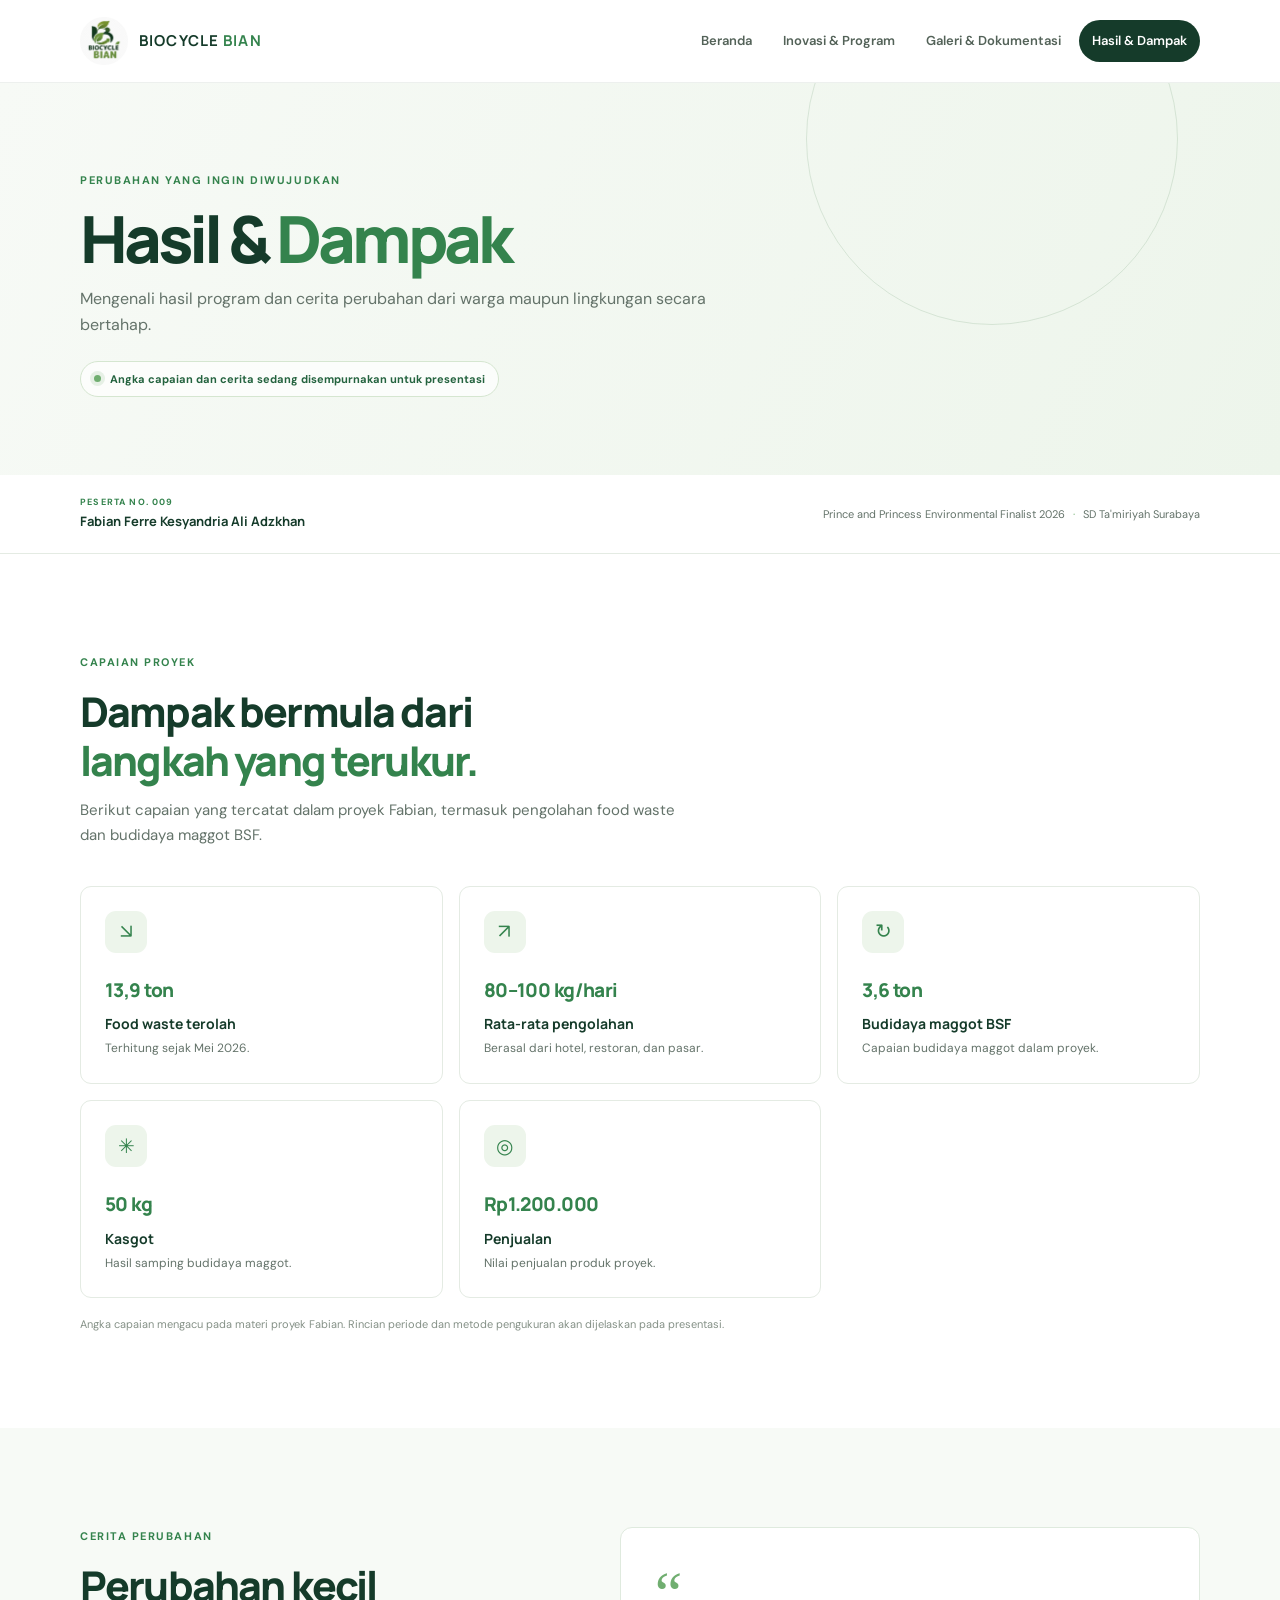
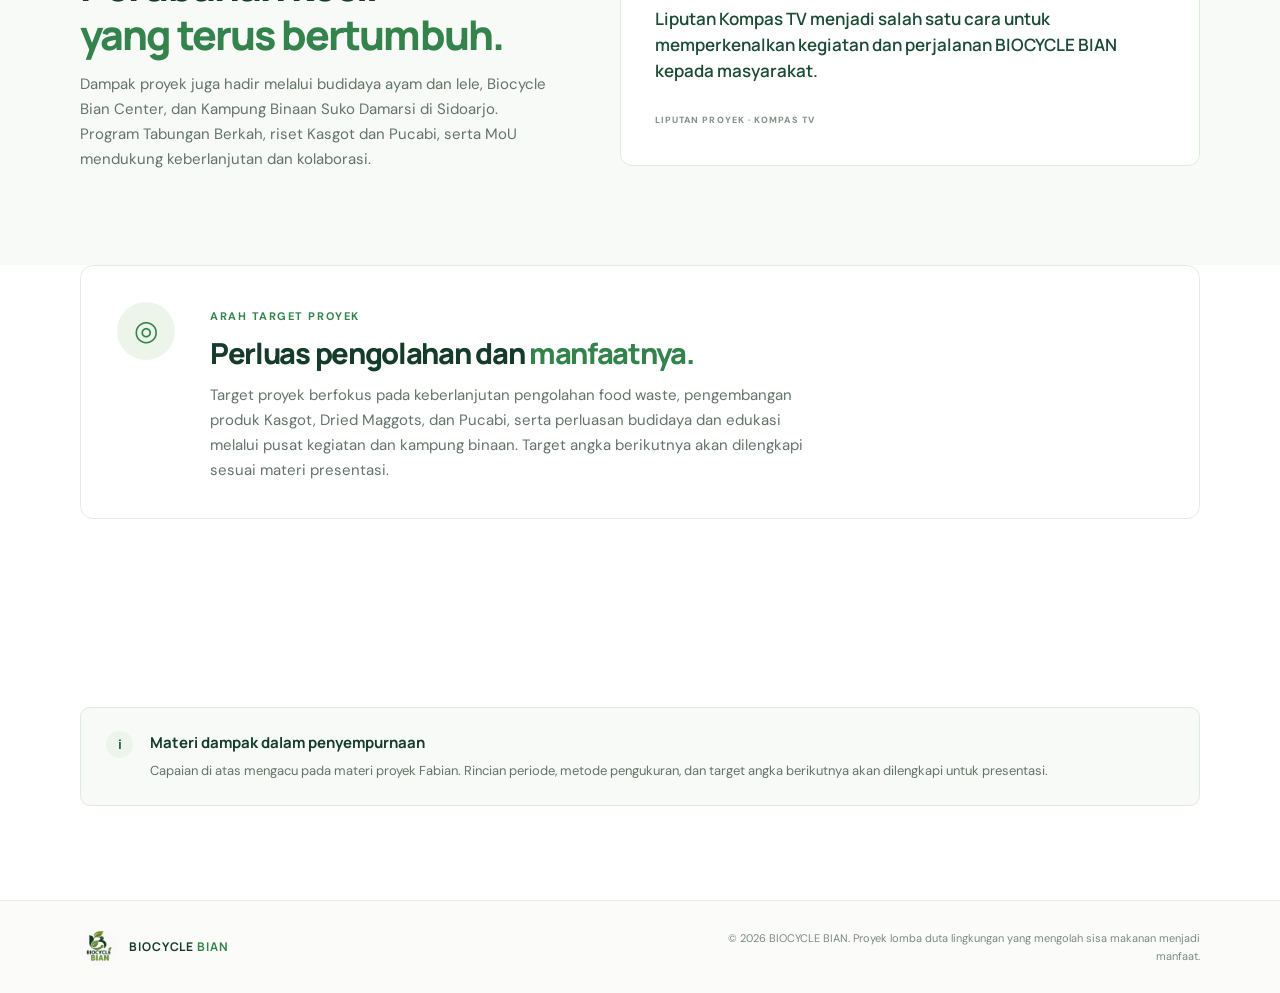
==== dampak.html @ 8a803dc2 "Update beranda Biocycle Bian" ====
<!doctype html>
<html lang="id">
<head>
  <meta charset="utf-8">
  <meta name="viewport" content="width=device-width, initial-scale=1">
  <meta name="theme-color" content="#f5faf5">
  <meta name="description" content="Hasil dan dampak proyek BIOCYCLE BIAN.">
  <title>Hasil &amp; Dampak | BIOCYCLE BIAN</title>
  <link rel="stylesheet" href="style.css">
</head>
<body>
  <a class="skip-link" href="#konten">Lewati ke konten</a>
  <header class="site-header">
    <div class="container nav-wrap">
      <a class="brand" href="index.html" aria-label="BIOCYCLE BIAN, beranda"><img src="assets/logo.jpg" alt="Logo Biocycle Bian"><span>BIOCYCLE <strong>BIAN</strong></span></a>
      <nav class="site-nav" aria-label="Navigasi utama">
        <a href="index.html">Beranda</a><a href="program.html">Inovasi &amp; Program</a><a href="galeri.html">Galeri &amp; Dokumentasi</a><a class="active" href="dampak.html" aria-current="page">Hasil &amp; Dampak</a>
      </nav>
    </div>
  </header>
  <main id="konten">
    <section class="page-hero">
      <div class="container page-hero-content">
        <span class="eyebrow">Perubahan yang ingin diwujudkan</span>
        <h1>Hasil &amp; <span>Dampak</span></h1>
        <p>Mengenali hasil program dan cerita perubahan dari warga maupun lingkungan secara bertahap.</p>
        <span class="status-badge"><span></span> Angka capaian dan cerita sedang disempurnakan untuk presentasi</span>
      </div>
    </section>
    <section class="project-profile" aria-label="Profil peserta">
      <div class="container project-profile-inner">
        <div><span class="profile-label">PESERTA NO. 009</span><strong>Fabian Ferre Kesyandria Ali Adzkhan</strong></div>
        <p>Prince and Princess Environmental Finalist 2026 <span>·</span> SD Ta'miriyah Surabaya</p>
      </div>
    </section>
    <section class="section">
      <div class="container">
        <div class="section-heading">
          <span class="eyebrow">Capaian proyek</span>
          <h2>Dampak bermula dari<br><span>langkah yang terukur.</span></h2>
          <p>Berikut capaian yang tercatat dalam proyek Fabian, termasuk pengolahan food waste dan budidaya maggot BSF.</p>
        </div>
        <div class="impact-grid">
          <article class="impact-card"><span class="impact-icon" aria-hidden="true">↘</span><p class="impact-value">13,9 ton</p><h3>Food waste terolah</h3><p>Terhitung sejak Mei 2026.</p></article>
          <article class="impact-card"><span class="impact-icon" aria-hidden="true">↗</span><p class="impact-value">80–100 kg/hari</p><h3>Rata-rata pengolahan</h3><p>Berasal dari hotel, restoran, dan pasar.</p></article>
          <article class="impact-card"><span class="impact-icon" aria-hidden="true">↻</span><p class="impact-value">3,6 ton</p><h3>Budidaya maggot BSF</h3><p>Capaian budidaya maggot dalam proyek.</p></article>
          <article class="impact-card"><span class="impact-icon" aria-hidden="true">✳</span><p class="impact-value">50 kg</p><h3>Kasgot</h3><p>Hasil samping budidaya maggot.</p></article>
          <article class="impact-card"><span class="impact-icon" aria-hidden="true">◎</span><p class="impact-value">Rp1.200.000</p><h3>Penjualan</h3><p>Nilai penjualan produk proyek.</p></article>
        </div>
        <p class="source-note">Angka capaian mengacu pada materi proyek Fabian. Rincian periode dan metode pengukuran akan dijelaskan pada presentasi.</p>
      </div>
    </section>
    <section class="section section-soft">
      <div class="container story-grid">
        <div>
          <span class="eyebrow">Cerita perubahan</span>
          <h2>Perubahan kecil<br><span>yang terus bertumbuh.</span></h2>
          <p>Dampak proyek juga hadir melalui budidaya ayam dan lele, Biocycle Bian Center, dan Kampung Binaan Suko Damarsi di Sidoarjo. Program Tabungan Berkah, riset Kasgot dan Pucabi, serta MoU mendukung keberlanjutan dan kolaborasi.</p>
        </div>
        <article class="story-placeholder"><span class="story-quote" aria-hidden="true">“</span><p>Liputan Kompas TV menjadi salah satu cara untuk memperkenalkan kegiatan dan perjalanan BIOCYCLE BIAN kepada masyarakat.</p><span class="story-source">LIPUTAN PROYEK · KOMPAS TV</span></article>
      </div>
    </section>
    <section class="section section-target"><div class="container feature-band"><div class="feature-icon" aria-hidden="true">◎</div><div><span class="eyebrow">Arah target proyek</span><h2>Perluas pengolahan dan <span>manfaatnya.</span></h2><p>Target proyek berfokus pada keberlanjutan pengolahan food waste, pengembangan produk Kasgot, Dried Maggots, dan Pucabi, serta perluasan budidaya dan edukasi melalui pusat kegiatan dan kampung binaan. Target angka berikutnya akan dilengkapi sesuai materi presentasi.</p></div></div></section>
    <section class="section"><div class="container notice-box"><span class="notice-icon" aria-hidden="true">i</span><div><h2>Materi dampak dalam penyempurnaan</h2><p>Capaian di atas mengacu pada materi proyek Fabian. Rincian periode, metode pengukuran, dan target angka berikutnya akan dilengkapi untuk presentasi.</p></div></div></section>
  </main>
  <footer class="site-footer"><div class="container footer-inner"><a class="brand footer-brand" href="index.html"><img src="assets/logo.jpg" alt="Logo Biocycle Bian"><span>BIOCYCLE <strong>BIAN</strong></span></a><p>© 2026 BIOCYCLE BIAN. Proyek lomba duta lingkungan yang mengolah sisa makanan menjadi manfaat.</p></div></footer>
</body>
</html>
---- style.css ----
@import url('https://fonts.googleapis.com/css2?family=DM+Sans:wght@400;500;600;700&family=Manrope:wght@400;500;600;700;800&display=swap');

:root {
  color-scheme: light;
  --green-950: #153b2a;
  --green-900: #1b4b34;
  --green-800: #24633f;
  --green-700: #34834d;
  --green-500: #70ae70;
  --green-300: #b7d9b3;
  --green-100: #edf5eb;
  --green-50: #f7faf6;
  --ink: #1c2b23;
  --muted: #64736a;
  --line: #e4ebe3;
  --white: #fff;
  --shadow: 0 18px 55px rgba(30, 67, 43, .09);
}

* { box-sizing: border-box; }
html { scroll-behavior: smooth; }
body {
  margin: 0;
  background: var(--white);
  color: var(--ink);
  font-family: 'DM Sans', 'Segoe UI', sans-serif;
  font-size: 16px;
  line-height: 1.65;
  -webkit-font-smoothing: antialiased;
}
a { color: inherit; }
img { max-width: 100%; }
.container { width: min(1120px, calc(100% - 48px)); margin-inline: auto; }
.skip-link {
  position: absolute;
  z-index: 20;
  top: 8px;
  left: 8px;
  padding: 10px 14px;
  transform: translateY(-150%);
  border-radius: 8px;
  background: var(--green-950);
  color: var(--white);
}
.skip-link:focus { transform: translateY(0); }

.site-header {
  position: relative;
  z-index: 5;
  background: rgba(255,255,255,.96);
  border-bottom: 1px solid rgba(30, 67, 43, .08);
}
.nav-wrap { min-height: 82px; display: flex; align-items: center; justify-content: space-between; gap: 28px; }
.brand { display: inline-flex; align-items: center; gap: 11px; flex: 0 0 auto; color: var(--green-950); text-decoration: none; font-family: 'Manrope', sans-serif; font-size: 15px; font-weight: 700; letter-spacing: .075em; }
.brand strong { color: var(--green-700); }
.brand img { display: block; width: 48px; height: 48px; object-fit: contain; border-radius: 50%; }
.site-nav { display: flex; align-items: center; justify-content: flex-end; gap: 5px; }
.site-nav a { padding: 10px 13px; border-radius: 999px; color: #536258; font-size: 13px; font-weight: 600; text-decoration: none; transition: background .2s ease, color .2s ease; }
.site-nav a:hover, .site-nav a:focus-visible { background: var(--green-100); color: var(--green-900); }
.site-nav a.active { background: var(--green-950); color: var(--white); }

.hero { position: relative; overflow: hidden; background: linear-gradient(110deg, #f8fbf7 0%, #f2f8f0 54%, #e8f3e7 100%); }
.hero::before { position: absolute; top: -180px; right: 12%; width: 440px; height: 440px; border: 1px solid rgba(74, 137, 79, .1); border-radius: 50%; content: ''; }
.hero-grid { position: relative; display: grid; grid-template-columns: 1.08fr .92fr; align-items: center; min-height: 570px; padding-block: 72px; }
.hero-copy { position: relative; z-index: 1; max-width: 620px; }
.eyebrow { display: inline-flex; align-items: center; gap: 9px; color: var(--green-700); font-size: 11px; font-weight: 700; letter-spacing: .14em; text-transform: uppercase; }
.eyebrow-dot, .status-badge > span { width: 7px; height: 7px; border-radius: 50%; background: var(--green-500); }
h1, h2, h3, p { margin-top: 0; }
.hero h1, .page-hero h1 { margin: 19px 0 8px; color: var(--green-950); font-family: 'Manrope', sans-serif; font-size: clamp(48px, 7vw, 78px); font-weight: 800; letter-spacing: -.065em; line-height: .99; }
.hero h1 span, .page-hero h1 span { color: var(--green-700); }
.hero-tagline { margin: 22px 0 10px; color: var(--green-900); font-family: 'Manrope', sans-serif; font-size: clamp(17px, 2vw, 21px); font-weight: 700; }
.hero-description { max-width: 520px; margin-bottom: 25px; color: #5e6f63; font-size: 16px; }
.button-row { display: flex; flex-wrap: wrap; gap: 11px; }
.button { display: inline-flex; align-items: center; justify-content: center; gap: 12px; min-height: 48px; padding: 0 19px; border: 1px solid transparent; border-radius: 7px; font-size: 13px; font-weight: 700; text-decoration: none; transition: transform .2s ease, background .2s ease; }
.button:hover { transform: translateY(-2px); }
.button-primary { background: var(--green-900); color: var(--white); }
.button-primary:hover { background: var(--green-700); }
.button-secondary { border-color: #d7e3d5; background: rgba(255,255,255,.65); color: var(--green-900); }
.hero-note { margin: 22px 0 0; color: #7a897d; font-size: 12px; }
.hero-summary { display: grid; width: min(100%, 430px); justify-self: end; gap: 13px; padding: 25px; border: 1px solid rgba(54, 114, 65, .12); border-radius: 14px; background: rgba(255,255,255,.88); box-shadow: var(--shadow); }
.summary-heading { padding: 0 0 3px; }
.summary-heading h2 { margin: 8px 0 0; color: var(--green-950); font-family: 'Manrope', sans-serif; font-size: 19px; font-weight: 800; letter-spacing: -.035em; line-height: 1.35; }
.summary-heading h2 span { color: var(--green-700); }
.summary-stat { display: grid; grid-template-columns: minmax(118px, .75fr) 1.25fr; gap: 12px; align-items: center; padding: 13px 15px; border: 1px solid #e8eee6; border-radius: 9px; background: #fbfdfb; }
.summary-stat strong { color: var(--green-800); font-family: 'Manrope', sans-serif; font-size: 24px; font-weight: 800; letter-spacing: -.05em; line-height: 1.1; }
.summary-stat strong small { font-size: 12px; letter-spacing: 0; }
.summary-stat > span { color: var(--muted); font-size: 11px; line-height: 1.45; }
.summary-source { margin: -2px 0 0; color: #859187; font-size: 10px; text-align: right; }

.section { padding-block: 94px; }
.section-soft { background: var(--green-50); }
.section-heading { max-width: 670px; margin-bottom: 38px; }
.section-heading h2, .science-copy h2, .motivation-grid h2, .contact-panel h2, .feature-band h2, .story-grid h2 { margin: 13px 0 13px; color: var(--green-950); font-family: 'Manrope', sans-serif; font-size: clamp(28px, 4vw, 41px); font-weight: 800; letter-spacing: -.045em; line-height: 1.2; }
.section-heading h2 span, .science-copy h2 span, .motivation-grid h2 span, .contact-panel h2 span, .feature-band h2 span, .story-grid h2 span { color: var(--green-700); }
.section-heading > p, .science-copy > p, .motivation-grid > div > p, .contact-panel > div > p, .feature-band p, .story-grid > div > p { max-width: 620px; margin-bottom: 0; color: var(--muted); font-size: 15px; }
.stat-grid { display: grid; grid-template-columns: repeat(3, 1fr); gap: 17px; }
.stat-card { min-height: 220px; padding: 27px 25px; border: 1px solid var(--line); border-radius: 12px; background: var(--white); }
.stat-card-featured { border-color: transparent; background: var(--green-950); color: var(--white); box-shadow: 0 16px 38px rgba(21,59,42,.14); }
.stat-number { display: block; margin-bottom: 20px; color: var(--green-700); font-family: 'Manrope', sans-serif; font-size: clamp(25px, 3vw, 34px); font-weight: 800; letter-spacing: -.06em; line-height: 1.1; }
.stat-card-featured .stat-number { color: #b8e3a8; }
.stat-number small { display: block; margin-top: 4px; font-family: 'DM Sans', sans-serif; font-size: 12px; font-weight: 600; letter-spacing: 0; }
.stat-card h3 { margin-bottom: 7px; font-family: 'Manrope', sans-serif; font-size: 15px; }
.stat-card p { margin: 0; color: var(--muted); font-size: 13px; }
.stat-card-featured p { color: #c1d0c4; }
.source-note { margin: 17px 0 0; color: #859187; font-size: 11px; }

.science-grid { display: grid; grid-template-columns: .82fr 1.18fr; gap: 75px; align-items: start; }
.science-copy { position: sticky; top: 35px; }
.science-copy h2 { font-size: clamp(29px, 3.7vw, 39px); }
.text-link { display: inline-flex; gap: 12px; align-items: center; margin-top: 22px; color: var(--green-800); font-size: 13px; font-weight: 700; text-decoration: none; }
.text-link:hover { color: var(--green-500); }
.science-points { display: grid; gap: 12px; }
.point-card { display: grid; grid-template-columns: 42px 1fr; gap: 17px; padding: 22px 23px; border: 1px solid var(--line); border-radius: 10px; background: var(--white); }
.point-index { display: grid; width: 37px; height: 37px; place-items: center; border-radius: 50%; background: var(--green-100); color: var(--green-700); font-family: 'Manrope', sans-serif; font-size: 11px; font-weight: 800; }
.point-card h3 { margin: 2px 0 5px; color: var(--green-950); font-family: 'Manrope', sans-serif; font-size: 15px; }
.point-card p { margin: 0; color: var(--muted); font-size: 13px; }

.motivation-grid { display: grid; grid-template-columns: .75fr 1.25fr; gap: 80px; align-items: center; }
.motivation-mark { display: flex; align-items: center; justify-content: center; gap: 17px; min-height: 170px; border-radius: 14px; background: var(--green-100); color: var(--green-800); font-family: 'Manrope', sans-serif; font-size: 23px; font-weight: 800; }
.motivation-mark i { color: var(--green-500); font-style: normal; font-size: 20px; }
.motivation-grid h2 { font-size: clamp(28px, 3.7vw, 38px); }

.profile-layout { display: grid; grid-template-columns: .9fr 1.1fr; gap: 22px; align-items: stretch; }
.profile-card { position: relative; overflow: hidden; padding: 32px; border-radius: 13px; background: var(--green-950); color: var(--white); }
.profile-card::after { position: absolute; right: -44px; bottom: -100px; width: 230px; height: 230px; border: 1px solid rgba(213, 242, 197, .2); border-radius: 50%; content: ''; }
.profile-initials { display: grid; width: 62px; height: 62px; margin-bottom: 25px; place-items: center; border: 1px solid rgba(255,255,255,.28); border-radius: 50%; background: rgba(255,255,255,.1); color: #c8e8b8; font-family: 'Manrope', sans-serif; font-size: 21px; font-weight: 800; }
.profile-label { margin-bottom: 8px; color: #b6d8ad; font-size: 11px; font-weight: 700; letter-spacing: .13em; text-transform: uppercase; }
.profile-card h3 { position: relative; z-index: 1; margin-bottom: 12px; font-family: 'Manrope', sans-serif; font-size: 21px; line-height: 1.35; }
.profile-card > p:last-child { position: relative; z-index: 1; margin: 0; color: #c5d3c8; font-size: 13px; }
.relay-list { display: grid; align-content: stretch; }
.relay-list article { display: grid; grid-template-columns: 38px 1fr auto; gap: 13px; align-items: center; padding: 14px 15px; border-bottom: 1px solid var(--line); }
.relay-list article:first-child { border-top: 1px solid var(--line); }
.relay-list article > span { color: #98a89a; font-family: 'Manrope', sans-serif; font-size: 11px; font-weight: 800; }
.relay-list h3 { margin: 0; color: var(--green-950); font-family: 'Manrope', sans-serif; font-size: 14px; }
.relay-list p { margin: 2px 0 0; color: var(--muted); font-size: 12px; }
.relay-list .relay-current { border-radius: 8px; background: var(--green-100); }
.relay-current > b { color: var(--green-700); font-size: 10px; }

.contact-section { padding-top: 12px; }
.contact-panel { display: grid; grid-template-columns: 1fr .9fr; gap: 45px; align-items: center; padding: 44px 48px; border-radius: 14px; background: var(--green-100); }
.contact-panel h2 { font-size: clamp(27px, 3.5vw, 36px); }
.contact-links { display: grid; gap: 10px; }
.contact-links a { display: grid; grid-template-columns: 40px 1fr 18px; gap: 13px; align-items: center; padding: 14px; border: 1px solid rgba(53, 111, 63, .12); border-radius: 9px; background: rgba(255,255,255,.76); text-decoration: none; }
.contact-icon { display: grid; width: 38px; height: 38px; place-items: center; border-radius: 50%; background: var(--green-100); color: var(--green-800); font-size: 17px; font-weight: 700; }
.contact-links small, .contact-links strong { display: block; }
.contact-links small { color: var(--muted); font-size: 10px; }
.contact-links strong { color: var(--green-950); font-size: 12px; }
.contact-links strong em { color: #859187; font-size: 10px; font-style: normal; font-weight: 500; }
.contact-links a > b { color: var(--green-700); font-size: 15px; }

.page-hero { position: relative; overflow: hidden; background: linear-gradient(115deg, #f7faf6, #edf5eb); }
.page-hero::after { position: absolute; top: -130px; right: 8%; width: 370px; height: 370px; border: 1px solid rgba(61,124,69,.15); border-radius: 50%; content: ''; }
.page-hero-content { position: relative; z-index: 1; padding-block: 83px 78px; }
.page-hero h1 { margin-top: 15px; font-size: clamp(42px, 6vw, 65px); }
.page-hero-content > p { max-width: 640px; margin: 14px 0 22px; color: var(--muted); font-size: 16px; }
.status-badge { display: inline-flex; align-items: center; gap: 9px; padding: 8px 13px; border: 1px solid #d5e6d0; border-radius: 50px; background: rgba(255,255,255,.7); color: var(--green-800); font-size: 11px; font-weight: 700; }
.status-badge > span { box-shadow: 0 0 0 4px rgba(112,174,112,.16); }
.project-profile { border-bottom: 1px solid var(--line); background: var(--white); }
.project-profile-inner { display: flex; min-height: 78px; align-items: center; justify-content: space-between; gap: 20px; }
.project-profile-inner > div { display: grid; gap: 2px; }
.project-profile .profile-label { margin: 0; color: var(--green-700); font-size: 9px; }
.project-profile-inner strong { color: var(--green-950); font-family: 'Manrope', sans-serif; font-size: 13px; }
.project-profile-inner > p { margin: 0; color: var(--muted); font-size: 11px; }
.project-profile-inner > p span { padding-inline: 5px; color: var(--green-500); }
.program-grid { display: grid; grid-template-columns: repeat(4, 1fr); gap: 14px; }
.program-card { position: relative; min-height: 245px; padding: 23px 20px; border: 1px solid var(--line); border-radius: 11px; background: var(--white); }
.program-number { color: #99ab9c; font-family: 'Manrope', sans-serif; font-size: 11px; font-weight: 800; }
.program-symbol { display: grid; width: 44px; height: 44px; margin: 20px 0 18px; place-items: center; border-radius: 12px; background: var(--green-100); color: var(--green-700); font-size: 22px; }
.program-card h3 { margin-bottom: 8px; color: var(--green-950); font-family: 'Manrope', sans-serif; font-size: 15px; }
.program-card p { margin: 0; color: var(--muted); font-size: 12px; }
.feature-band { display: grid; grid-template-columns: 68px 1fr; gap: 25px; align-items: start; padding: 36px; border: 1px solid var(--line); border-radius: 13px; background: var(--white); }
.feature-icon { display: grid; width: 58px; height: 58px; place-items: center; border-radius: 50%; background: var(--green-100); color: var(--green-700); font-size: 28px; }
.feature-band h2 { margin-top: 7px; font-size: 29px; }
.notice-box { display: flex; gap: 17px; align-items: flex-start; padding: 23px 25px; border: 1px solid #dfeade; border-radius: 10px; background: var(--green-50); }
.notice-icon { display: grid; width: 27px; height: 27px; flex: 0 0 auto; place-items: center; border-radius: 50%; background: var(--green-100); color: var(--green-800); font-family: 'Manrope', sans-serif; font-size: 13px; font-weight: 800; }
.notice-box h2 { margin: 0 0 4px; color: var(--green-950); font-family: 'Manrope', sans-serif; font-size: 15px; }
.notice-box p { margin: 0; color: var(--muted); font-size: 13px; }

.gallery-grid { display: grid; grid-template-columns: repeat(3, 1fr); gap: 18px; }
.gallery-slot { overflow: hidden; border: 1px solid var(--line); border-radius: 11px; background: var(--white); }
.gallery-placeholder { display: grid; min-height: 220px; align-content: center; justify-items: center; gap: 9px; background: linear-gradient(145deg, #eef5eb, #e1efdf); color: var(--green-700); }
.gallery-placeholder > span { font-size: 34px; }
.gallery-placeholder small { color: var(--green-800); font-size: 10px; font-weight: 700; letter-spacing: .12em; text-transform: uppercase; }
.placeholder-two { background: linear-gradient(145deg, #f3f6eb, #e6efdb); }
.placeholder-three { background: linear-gradient(145deg, #eaf3ed, #e0eee8); }
.gallery-caption { padding: 17px 19px 19px; }
.gallery-caption > span { color: var(--green-700); font-size: 9px; font-weight: 800; letter-spacing: .13em; }
.gallery-caption h3 { margin: 6px 0 4px; color: var(--green-950); font-family: 'Manrope', sans-serif; font-size: 15px; }
.gallery-caption p { margin: 0; color: var(--muted); font-size: 12px; }
.video-section { display: grid; grid-template-columns: .78fr 1.22fr; gap: 65px; align-items: start; }
.video-section .section-heading { margin: 0; }
.video-slots { display: grid; gap: 10px; }
.video-slots article { display: grid; grid-template-columns: 42px 1fr auto; gap: 14px; align-items: center; padding: 16px; border: 1px solid var(--line); border-radius: 9px; background: var(--white); }
.video-play { display: grid; width: 38px; height: 38px; place-items: center; border-radius: 50%; background: var(--green-100); color: var(--green-700); font-size: 12px; }
.video-slots article b { color: var(--green-700); font-size: 9px; letter-spacing: .1em; text-transform: uppercase; }
.video-slots h3 { margin: 2px 0; color: var(--green-950); font-family: 'Manrope', sans-serif; font-size: 13px; }
.video-slots p { margin: 0; color: var(--muted); font-size: 11px; }
.video-badge { padding: 5px 8px; border-radius: 30px; background: var(--green-100); color: var(--green-700); font-size: 9px; font-weight: 700; }

.impact-grid { display: grid; grid-template-columns: repeat(3, 1fr); gap: 16px; }
.impact-card { padding: 24px; border: 1px solid var(--line); border-radius: 11px; background: var(--white); }
.impact-icon { display: grid; width: 42px; height: 42px; margin-bottom: 22px; place-items: center; border-radius: 11px; background: var(--green-100); color: var(--green-700); font-size: 20px; }
.impact-value { margin-bottom: 6px; color: var(--green-700); font-family: 'Manrope', sans-serif; font-size: 19px; font-weight: 800; letter-spacing: -.03em; }
.impact-card h3 { margin-bottom: 4px; color: var(--green-950); font-family: 'Manrope', sans-serif; font-size: 14px; }
.impact-card > p:last-child { margin: 0; color: var(--muted); font-size: 12px; }
.story-grid { display: grid; grid-template-columns: .9fr 1.1fr; gap: 65px; align-items: center; }
.story-placeholder { position: relative; padding: 34px; border: 1px solid #dfeade; border-radius: 12px; background: var(--white); }
.story-quote { display: block; height: 37px; color: var(--green-500); font-family: Georgia, serif; font-size: 62px; line-height: 1; }
.story-placeholder p { margin: 7px 0 20px; color: var(--green-900); font-family: 'Manrope', sans-serif; font-size: 17px; font-weight: 600; line-height: 1.55; }
.story-source { color: #829287; font-size: 9px; font-weight: 800; letter-spacing: .12em; }
.section-target { padding-top: 0; }

.site-footer { border-top: 1px solid var(--line); background: #fbfcfa; }
.footer-inner { display: flex; min-height: 92px; align-items: center; justify-content: space-between; gap: 25px; }
.footer-brand { font-size: 12px; }
.footer-brand img { width: 38px; height: 38px; }
.footer-inner > p { max-width: 490px; margin: 0; color: #7b897f; font-size: 11px; text-align: right; }

@media (max-width: 900px) {
  .nav-wrap { align-items: flex-start; flex-direction: column; justify-content: center; gap: 10px; padding-block: 14px; }
  .brand img { width: 42px; height: 42px; }
  .site-nav { width: 100%; justify-content: flex-start; overflow-x: auto; padding-bottom: 2px; }
  .site-nav a { flex: 0 0 auto; padding: 8px 11px; font-size: 12px; }
  .hero-grid { min-height: 500px; }
  .hero-summary { width: min(100%, 390px); }
  .science-grid { gap: 38px; }
  .program-grid { grid-template-columns: repeat(2, 1fr); }
  .impact-grid { grid-template-columns: repeat(2, 1fr); }
}
@media (max-width: 680px) {
  body { font-size: 15px; }
  .container { width: min(100% - 36px, 520px); }
  .nav-wrap { gap: 8px; }
  .brand { font-size: 13px; }
  .site-nav { margin-inline: -2px; width: calc(100% + 4px); overflow: visible; flex-wrap: wrap; }
  .site-nav a { padding: 7px 10px; font-size: 11px; }
  .hero-grid { grid-template-columns: 1fr; min-height: auto; padding-block: 64px 32px; }
  .hero h1 { font-size: clamp(52px, 16vw, 74px); }
  .hero-description { max-width: 460px; font-size: 14px; }
  .hero-summary { width: 100%; justify-self: stretch; margin-top: 17px; padding: 20px; }
  .summary-stat { grid-template-columns: minmax(108px, .72fr) 1.28fr; padding: 12px; }
  .summary-stat strong { font-size: 22px; }
  .section { padding-block: 66px; }
  .section-heading { margin-bottom: 27px; }
  .section-heading h2, .science-copy h2, .motivation-grid h2, .contact-panel h2, .story-grid h2 { font-size: 29px; }
  .stat-grid, .profile-layout, .contact-panel, .science-grid, .motivation-grid, .video-section, .story-grid { grid-template-columns: 1fr; }
  .stat-grid, .impact-grid { gap: 11px; }
  .stat-card { min-height: auto; padding: 22px; }
  .stat-number { margin-bottom: 13px; font-size: 29px; }
  .science-copy { position: static; }
  .science-grid, .motivation-grid, .video-section, .story-grid { gap: 28px; }
  .point-card { padding: 18px; }
  .motivation-mark { min-height: 125px; }
  .profile-card { padding: 26px; }
  .relay-list article { grid-template-columns: 28px 1fr auto; gap: 9px; padding: 12px 9px; }
  .relay-current > b { max-width: 82px; text-align: right; }
  .contact-section { padding-top: 0; }
  .contact-panel { gap: 23px; padding: 25px 20px; }
  .page-hero-content { padding-block: 60px; }
  .page-hero h1 { font-size: clamp(40px, 11vw, 57px); }
  .page-hero-content > p { font-size: 14px; }
  .project-profile-inner { align-items: flex-start; flex-direction: column; justify-content: center; gap: 4px; padding-block: 15px; }
  .project-profile-inner > p { font-size: 10px; }
  .status-badge { align-items: flex-start; border-radius: 10px; font-size: 10px; line-height: 1.5; }
  .status-badge > span { flex: 0 0 auto; margin-top: 4px; }
  .program-grid, .gallery-grid, .impact-grid { grid-template-columns: 1fr; }
  .program-card { min-height: auto; padding: 20px; }
  .program-symbol { margin: 14px 0; }
  .gallery-placeholder { min-height: 180px; }
  .feature-band { grid-template-columns: 1fr; gap: 17px; padding: 24px; }
  .feature-band h2 { font-size: 26px; }
  .video-slots article { grid-template-columns: 38px 1fr; gap: 11px; }
  .video-badge { grid-column: 2; justify-self: start; }
  .impact-card { padding: 21px; }
  .impact-icon { margin-bottom: 14px; }
  .story-placeholder { padding: 25px; }
  .footer-inner { min-height: auto; align-items: flex-start; flex-direction: column; gap: 10px; padding-block: 23px; }
  .footer-inner > p { max-width: 360px; text-align: left; }
}
@media (prefers-reduced-motion: reduce) {
  *, *::before, *::after { scroll-behavior: auto !important; transition-duration: .01ms !important; }
}
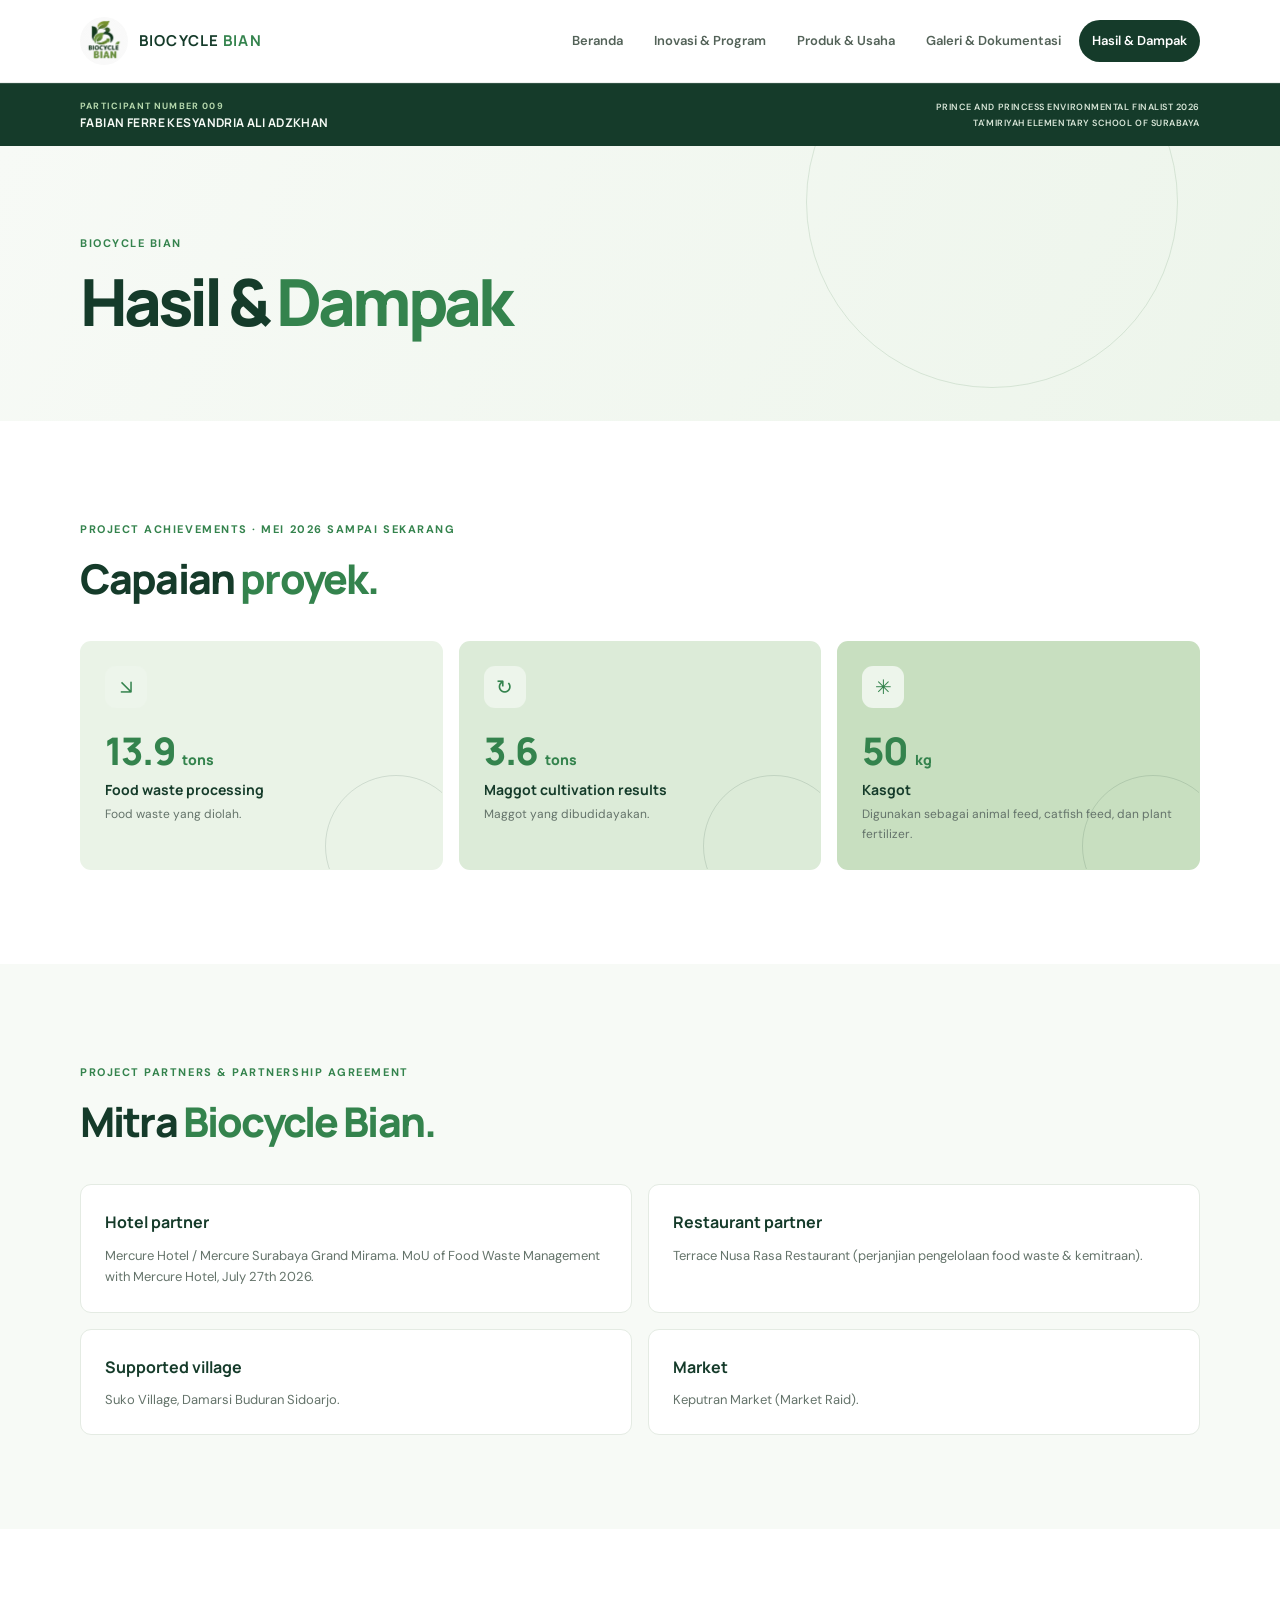
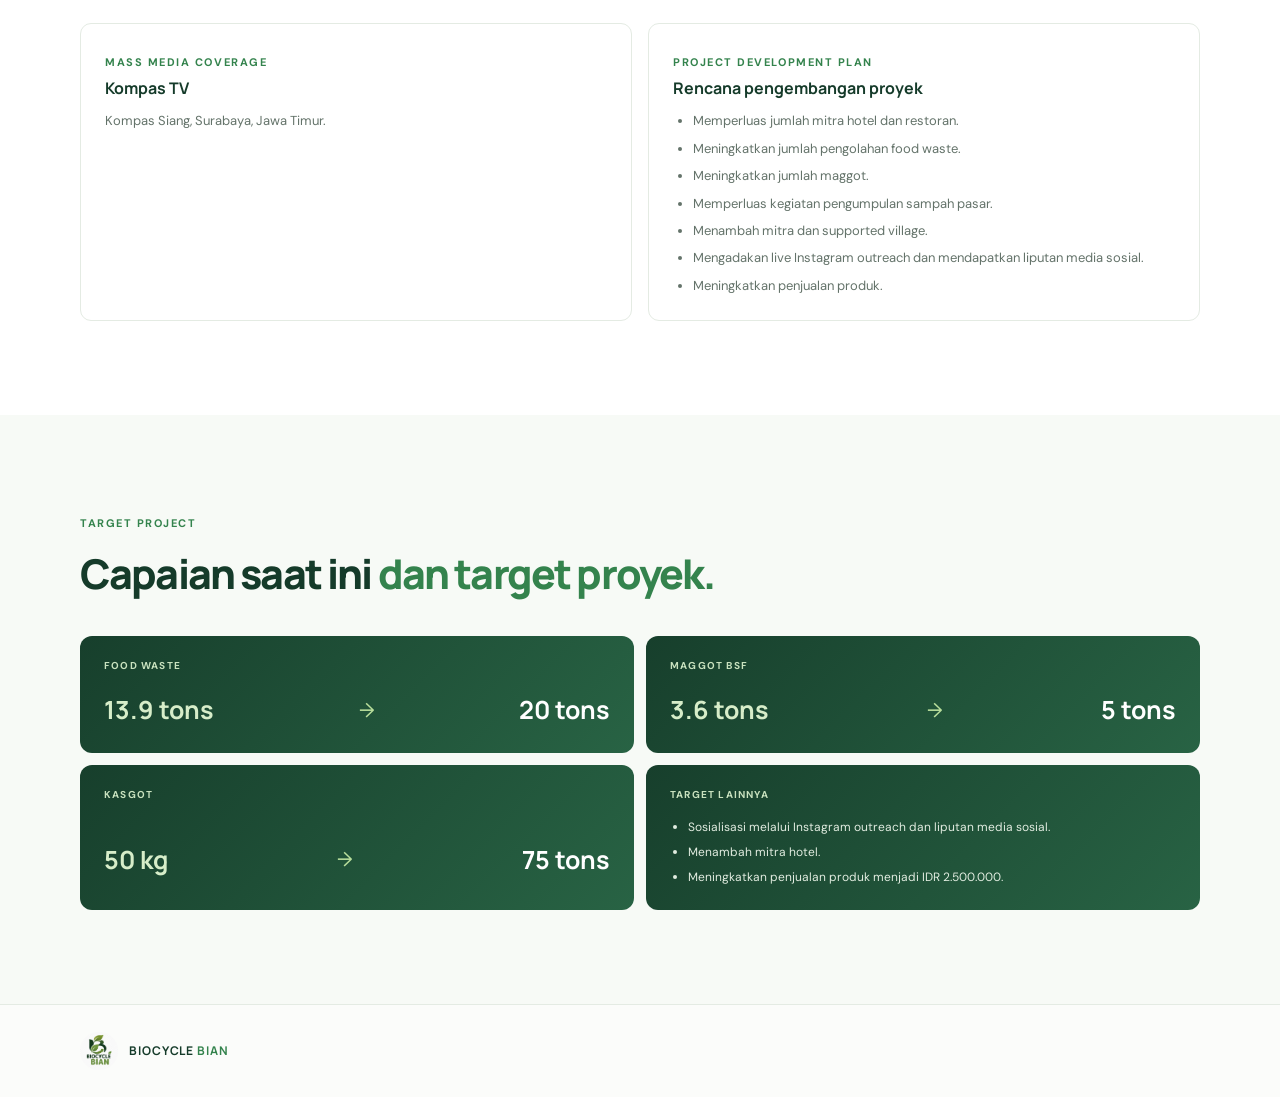
==== commit e782103b: "Update konten Biocycle Bian, sticky header, dan favicon" ====
--- a/dampak.html
+++ b/dampak.html
@@ -5,64 +5,78 @@
   <meta name="viewport" content="width=device-width, initial-scale=1">
   <meta name="theme-color" content="#f5faf5">
   <meta name="description" content="Hasil dan dampak proyek BIOCYCLE BIAN.">
+  <link rel="icon" href="assets/logo.jpg" />
+  <link rel="shortcut icon" href="assets/logo.jpg" />
   <title>Hasil &amp; Dampak | BIOCYCLE BIAN</title>
   <link rel="stylesheet" href="style.css">
 </head>
 <body>
   <a class="skip-link" href="#konten">Lewati ke konten</a>
+  <div class="sticky-shell">
   <header class="site-header">
     <div class="container nav-wrap">
       <a class="brand" href="index.html" aria-label="BIOCYCLE BIAN, beranda"><img src="assets/logo.jpg" alt="Logo Biocycle Bian"><span>BIOCYCLE <strong>BIAN</strong></span></a>
       <nav class="site-nav" aria-label="Navigasi utama">
-        <a href="index.html">Beranda</a><a href="program.html">Inovasi &amp; Program</a><a href="galeri.html">Galeri &amp; Dokumentasi</a><a class="active" href="dampak.html" aria-current="page">Hasil &amp; Dampak</a>
+        <a href="index.html">Beranda</a><a href="program.html">Inovasi &amp; Program</a><a href="produk.html">Produk &amp; Usaha</a><a href="galeri.html">Galeri &amp; Dokumentasi</a><a class="active" href="dampak.html" aria-current="page">Hasil &amp; Dampak</a>
       </nav>
     </div>
   </header>
+  <aside class="participant-bar" aria-label="Identitas proyek dan peserta">
+    <div class="container participant-inner">
+      <div class="participant-primary"><span>PARTICIPANT NUMBER 009</span><strong>FABIAN FERRE KESYANDRIA ALI ADZKHAN</strong></div>
+      <div class="participant-secondary"><span>PRINCE AND PRINCESS ENVIRONMENTAL FINALIST 2026</span><span>TA'MIRIYAH ELEMENTARY SCHOOL OF SURABAYA</span></div>
+    </div>
+  </aside>
+  </div>
+
   <main id="konten">
     <section class="page-hero">
       <div class="container page-hero-content">
-        <span class="eyebrow">Perubahan yang ingin diwujudkan</span>
+        <span class="eyebrow">BIOCYCLE BIAN</span>
         <h1>Hasil &amp; <span>Dampak</span></h1>
-        <p>Mengenali hasil program dan cerita perubahan dari warga maupun lingkungan secara bertahap.</p>
-        <span class="status-badge"><span></span> Angka capaian dan cerita sedang disempurnakan untuk presentasi</span>
-      </div>
-    </section>
-    <section class="project-profile" aria-label="Profil peserta">
-      <div class="container project-profile-inner">
-        <div><span class="profile-label">PESERTA NO. 009</span><strong>Fabian Ferre Kesyandria Ali Adzkhan</strong></div>
-        <p>Prince and Princess Environmental Finalist 2026 <span>·</span> SD Ta'miriyah Surabaya</p>
       </div>
     </section>
     <section class="section">
       <div class="container">
-        <div class="section-heading">
-          <span class="eyebrow">Capaian proyek</span>
-          <h2>Dampak bermula dari<br><span>langkah yang terukur.</span></h2>
-          <p>Berikut capaian yang tercatat dalam proyek Fabian, termasuk pengolahan food waste dan budidaya maggot BSF.</p>
+        <div class="section-heading"><span class="eyebrow">Project Achievements · Mei 2026 sampai sekarang</span><h2>Capaian <span>proyek.</span></h2></div>
+        <div class="impact-grid">
+          <article class="impact-card impact-food"><span class="impact-icon" aria-hidden="true">↘</span><p class="impact-value">13.9 <small>tons</small></p><h3>Food waste processing</h3><p>Food waste yang diolah.</p></article>
+          <article class="impact-card impact-maggot"><span class="impact-icon" aria-hidden="true">↻</span><p class="impact-value">3.6 <small>tons</small></p><h3>Maggot cultivation results</h3><p>Maggot yang dibudidayakan.</p></article>
+          <article class="impact-card impact-kasgot"><span class="impact-icon" aria-hidden="true">✳</span><p class="impact-value">50 <small>kg</small></p><h3>Kasgot</h3><p>Digunakan sebagai animal feed, catfish feed, dan plant fertilizer.</p></article>
         </div>
-        <div class="impact-grid">
-          <article class="impact-card"><span class="impact-icon" aria-hidden="true">↘</span><p class="impact-value">13,9 ton</p><h3>Food waste terolah</h3><p>Terhitung sejak Mei 2026.</p></article>
-          <article class="impact-card"><span class="impact-icon" aria-hidden="true">↗</span><p class="impact-value">80–100 kg/hari</p><h3>Rata-rata pengolahan</h3><p>Berasal dari hotel, restoran, dan pasar.</p></article>
-          <article class="impact-card"><span class="impact-icon" aria-hidden="true">↻</span><p class="impact-value">3,6 ton</p><h3>Budidaya maggot BSF</h3><p>Capaian budidaya maggot dalam proyek.</p></article>
-          <article class="impact-card"><span class="impact-icon" aria-hidden="true">✳</span><p class="impact-value">50 kg</p><h3>Kasgot</h3><p>Hasil samping budidaya maggot.</p></article>
-          <article class="impact-card"><span class="impact-icon" aria-hidden="true">◎</span><p class="impact-value">Rp1.200.000</p><h3>Penjualan</h3><p>Nilai penjualan produk proyek.</p></article>
-        </div>
-        <p class="source-note">Angka capaian mengacu pada materi proyek Fabian. Rincian periode dan metode pengukuran akan dijelaskan pada presentasi.</p>
       </div>
     </section>
     <section class="section section-soft">
-      <div class="container story-grid">
-        <div>
-          <span class="eyebrow">Cerita perubahan</span>
-          <h2>Perubahan kecil<br><span>yang terus bertumbuh.</span></h2>
-          <p>Dampak proyek juga hadir melalui budidaya ayam dan lele, Biocycle Bian Center, dan Kampung Binaan Suko Damarsi di Sidoarjo. Program Tabungan Berkah, riset Kasgot dan Pucabi, serta MoU mendukung keberlanjutan dan kolaborasi.</p>
+      <div class="container">
+        <div class="section-heading"><span class="eyebrow">Project Partners &amp; Partnership Agreement</span><h2>Mitra <span>Biocycle Bian.</span></h2></div>
+        <div class="content-grid">
+          <article class="info-card"><h3>Hotel partner</h3><p>Mercure Hotel / Mercure Surabaya Grand Mirama. MoU of Food Waste Management with Mercure Hotel, July 27th 2026.</p></article>
+          <article class="info-card"><h3>Restaurant partner</h3><p>Terrace Nusa Rasa Restaurant (perjanjian pengelolaan food waste &amp; kemitraan).</p></article>
+          <article class="info-card"><h3>Supported village</h3><p>Suko Village, Damarsi Buduran Sidoarjo.</p></article>
+          <article class="info-card"><h3>Market</h3><p>Keputran Market (Market Raid).</p></article>
         </div>
-        <article class="story-placeholder"><span class="story-quote" aria-hidden="true">“</span><p>Liputan Kompas TV menjadi salah satu cara untuk memperkenalkan kegiatan dan perjalanan BIOCYCLE BIAN kepada masyarakat.</p><span class="story-source">LIPUTAN PROYEK · KOMPAS TV</span></article>
       </div>
     </section>
-    <section class="section section-target"><div class="container feature-band"><div class="feature-icon" aria-hidden="true">◎</div><div><span class="eyebrow">Arah target proyek</span><h2>Perluas pengolahan dan <span>manfaatnya.</span></h2><p>Target proyek berfokus pada keberlanjutan pengolahan food waste, pengembangan produk Kasgot, Dried Maggots, dan Pucabi, serta perluasan budidaya dan edukasi melalui pusat kegiatan dan kampung binaan. Target angka berikutnya akan dilengkapi sesuai materi presentasi.</p></div></div></section>
-    <section class="section"><div class="container notice-box"><span class="notice-icon" aria-hidden="true">i</span><div><h2>Materi dampak dalam penyempurnaan</h2><p>Capaian di atas mengacu pada materi proyek Fabian. Rincian periode, metode pengukuran, dan target angka berikutnya akan dilengkapi untuk presentasi.</p></div></div></section>
+    <section class="section">
+      <div class="container">
+        <div class="content-grid">
+          <article class="info-card"><span class="eyebrow">Mass Media Coverage</span><h3>Kompas TV</h3><p>Kompas Siang, Surabaya, Jawa Timur.</p></article>
+          <article class="info-card"><span class="eyebrow">Project Development Plan</span><h3>Rencana pengembangan proyek</h3><ul><li>Memperluas jumlah mitra hotel dan restoran.</li><li>Meningkatkan jumlah pengolahan food waste.</li><li>Meningkatkan jumlah maggot.</li><li>Memperluas kegiatan pengumpulan sampah pasar.</li><li>Menambah mitra dan supported village.</li><li>Mengadakan live Instagram outreach dan mendapatkan liputan media sosial.</li><li>Meningkatkan penjualan produk.</li></ul></article>
+        </div>
+      </div>
+    </section>
+    <section class="section section-soft">
+      <div class="container">
+        <div class="section-heading"><span class="eyebrow">Target Project</span><h2>Capaian saat ini <span>dan target proyek.</span></h2></div>
+        <div class="target-grid">
+          <article class="target-card"><span>Food waste</span><div><strong>13.9 tons</strong><i aria-hidden="true">→</i><strong>20 tons</strong></div></article>
+          <article class="target-card"><span>Maggot BSF</span><div><strong>3.6 tons</strong><i aria-hidden="true">→</i><strong>5 tons</strong></div></article>
+          <article class="target-card"><span>Kasgot</span><div><strong>50 kg</strong><i aria-hidden="true">→</i><strong>75 tons</strong></div></article>
+          <article class="target-card target-actions"><span>Target lainnya</span><ul><li>Sosialisasi melalui Instagram outreach dan liputan media sosial.</li><li>Menambah mitra hotel.</li><li>Meningkatkan penjualan produk menjadi IDR 2.500.000.</li></ul></article>
+        </div>
+      </div>
+    </section>
   </main>
-  <footer class="site-footer"><div class="container footer-inner"><a class="brand footer-brand" href="index.html"><img src="assets/logo.jpg" alt="Logo Biocycle Bian"><span>BIOCYCLE <strong>BIAN</strong></span></a><p>© 2026 BIOCYCLE BIAN. Proyek lomba duta lingkungan yang mengolah sisa makanan menjadi manfaat.</p></div></footer>
+  <footer class="site-footer"><div class="container footer-inner"><a class="brand footer-brand" href="index.html"><img src="assets/logo.jpg" alt="Logo Biocycle Bian"><span>BIOCYCLE <strong>BIAN</strong></span></a></div></footer>
 </body>
 </html>
--- a/style.css
+++ b/style.css
@@ -33,7 +33,7 @@
 .container { width: min(1120px, calc(100% - 48px)); margin-inline: auto; }
 .skip-link {
   position: absolute;
-  z-index: 20;
+  z-index: 40;
   top: 8px;
   left: 8px;
   padding: 10px 14px;
@@ -44,6 +44,7 @@
 }
 .skip-link:focus { transform: translateY(0); }
 
+.sticky-shell { position: sticky; top: 0; z-index: 30; }
 .site-header {
   position: relative;
   z-index: 5;
@@ -58,6 +59,12 @@
 .site-nav a { padding: 10px 13px; border-radius: 999px; color: #536258; font-size: 13px; font-weight: 600; text-decoration: none; transition: background .2s ease, color .2s ease; }
 .site-nav a:hover, .site-nav a:focus-visible { background: var(--green-100); color: var(--green-900); }
 .site-nav a.active { background: var(--green-950); color: var(--white); }
+.participant-bar { border-top: 1px solid rgba(255,255,255,.12); background: var(--green-950); color: #f5faf5; }
+.participant-inner { display: flex; min-height: 62px; align-items: center; justify-content: space-between; gap: 18px; padding-block: 9px; }
+.participant-primary { display: grid; gap: 1px; }
+.participant-primary > span { color: #b6d8ad; font-size: 9px; font-weight: 700; letter-spacing: .13em; }
+.participant-primary > strong { font-family: 'Manrope', sans-serif; font-size: 12px; letter-spacing: .035em; line-height: 1.35; }
+.participant-secondary { display: grid; gap: 1px; color: #d7e5d7; font-size: 9px; font-weight: 600; letter-spacing: .06em; text-align: right; }
 
 .hero { position: relative; overflow: hidden; background: linear-gradient(110deg, #f8fbf7 0%, #f2f8f0 54%, #e8f3e7 100%); }
 .hero::before { position: absolute; top: -180px; right: 12%; width: 440px; height: 440px; border: 1px solid rgba(74, 137, 79, .1); border-radius: 50%; content: ''; }
@@ -86,6 +93,18 @@
 .summary-stat strong small { font-size: 12px; letter-spacing: 0; }
 .summary-stat > span { color: var(--muted); font-size: 11px; line-height: 1.45; }
 .summary-source { margin: -2px 0 0; color: #859187; font-size: 10px; text-align: right; }
+.home-kpi-grid { display: grid; grid-template-columns: repeat(2, minmax(0, 1fr)); gap: 9px; }
+.home-kpi-grid article { display: grid; min-height: 100px; align-content: center; gap: 3px; padding: 15px; border-radius: 10px; background: var(--green-950); color: var(--white); }
+.home-kpi-grid article:nth-child(2) { background: #2b6744; }
+.home-kpi-grid article:nth-child(3) { background: #497c50; }
+.home-kpi-grid article:nth-child(4) { background: #e8f2e4; color: var(--green-950); }
+.home-kpi-grid strong { font-family: 'Manrope', sans-serif; font-size: clamp(22px, 3vw, 30px); font-weight: 800; letter-spacing: -.05em; line-height: 1.1; }
+.home-kpi-grid span { font-size: 10px; line-height: 1.35; }
+.lab-metrics { display: grid; gap: 12px; margin: 20px 0; }
+.lab-metric > div { display: flex; justify-content: space-between; gap: 12px; margin-bottom: 5px; color: var(--green-950); font-size: 11px; }
+.lab-metric > div b { color: var(--green-700); font-family: 'Manrope', sans-serif; font-size: 12px; }
+.lab-metric > i { display: block; height: 7px; overflow: hidden; border-radius: 8px; background: #e7eee5; }
+.lab-metric > i span { display: block; height: 100%; border-radius: inherit; background: linear-gradient(90deg, #70ae70, #24633f); }
 
 .section { padding-block: 94px; }
 .section-soft { background: var(--green-50); }
@@ -168,6 +187,22 @@
 .program-symbol { display: grid; width: 44px; height: 44px; margin: 20px 0 18px; place-items: center; border-radius: 12px; background: var(--green-100); color: var(--green-700); font-size: 22px; }
 .program-card h3 { margin-bottom: 8px; color: var(--green-950); font-family: 'Manrope', sans-serif; font-size: 15px; }
 .program-card p { margin: 0; color: var(--muted); font-size: 12px; }
+.program-overview { display: grid; grid-template-columns: 1.45fr .75fr; gap: 17px; align-items: stretch; }
+.range-chart { display: grid; gap: 0; padding: 9px 24px; border-radius: 14px; background: linear-gradient(135deg, #173f2c, #286344); color: var(--white); box-shadow: var(--shadow); }
+.range-scale { display: flex; justify-content: space-between; padding-bottom: 3px; color: #d7e5d7; font-size: 9px; font-variant-numeric: tabular-nums; }
+.range-row { display: grid; grid-template-columns: 1fr auto; gap: 12px; align-items: center; padding: 18px 0; border-bottom: 1px solid rgba(255,255,255,.14); }
+.range-row:last-child { border-bottom: 0; }
+.range-row > div:first-child { display: grid; gap: 2px; }
+.range-row strong { font-family: 'Manrope', sans-serif; font-size: 13px; }
+.range-row > div:first-child span { color: #c6d9c9; font-size: 10px; }
+.range-row > b { color: #d7edc9; font-family: 'Manrope', sans-serif; font-size: 13px; white-space: nowrap; }
+.range-track { position: relative; grid-column: 1 / -1; height: 9px; overflow: hidden; border-radius: 9px; background: rgba(255,255,255,.16); }
+.range-track::before { position: absolute; z-index: 1; inset: 0 auto 0 0; width: 2px; background: #fff; content: ''; }
+.range-track span { display: block; width: var(--range-max); height: 100%; border-radius: inherit; background: #b9df9c; }
+.range-track i { position: absolute; top: 0; left: var(--range-min); width: 2px; height: 100%; background: #fff; }
+.process-feature { display: flex; flex-direction: column; justify-content: center; padding: 28px; border-radius: 14px; background: #e8f2e4; }
+.process-feature h3 { margin: 14px 0 8px; color: var(--green-950); font-family: 'Manrope', sans-serif; font-size: 21px; line-height: 1.3; }
+.process-feature p { margin: 0; color: var(--muted); font-size: 13px; }
 .feature-band { display: grid; grid-template-columns: 68px 1fr; gap: 25px; align-items: start; padding: 36px; border: 1px solid var(--line); border-radius: 13px; background: var(--white); }
 .feature-icon { display: grid; width: 58px; height: 58px; place-items: center; border-radius: 50%; background: var(--green-100); color: var(--green-700); font-size: 28px; }
 .feature-band h2 { margin-top: 7px; font-size: 29px; }
@@ -203,12 +238,99 @@
 .impact-value { margin-bottom: 6px; color: var(--green-700); font-family: 'Manrope', sans-serif; font-size: 19px; font-weight: 800; letter-spacing: -.03em; }
 .impact-card h3 { margin-bottom: 4px; color: var(--green-950); font-family: 'Manrope', sans-serif; font-size: 14px; }
 .impact-card > p:last-child { margin: 0; color: var(--muted); font-size: 12px; }
+.impact-card { position: relative; overflow: hidden; min-height: 225px; border-color: transparent; }
+.impact-card::after { position: absolute; right: -25px; bottom: -48px; width: 140px; height: 140px; border: 1px solid rgba(21,59,42,.13); border-radius: 50%; content: ''; }
+.impact-food { background: #eaf3e7; }
+.impact-maggot { background: #dcebd8; }
+.impact-kasgot { background: #c8dfc0; }
+.impact-value { font-size: clamp(27px, 4vw, 38px); line-height: 1.1; }
+.impact-value small { font-size: 14px; letter-spacing: 0; }
 .story-grid { display: grid; grid-template-columns: .9fr 1.1fr; gap: 65px; align-items: center; }
 .story-placeholder { position: relative; padding: 34px; border: 1px solid #dfeade; border-radius: 12px; background: var(--white); }
 .story-quote { display: block; height: 37px; color: var(--green-500); font-family: Georgia, serif; font-size: 62px; line-height: 1; }
 .story-placeholder p { margin: 7px 0 20px; color: var(--green-900); font-family: 'Manrope', sans-serif; font-size: 17px; font-weight: 600; line-height: 1.55; }
 .story-source { color: #829287; font-size: 9px; font-weight: 800; letter-spacing: .12em; }
 .section-target { padding-top: 0; }
+
+.content-grid { display: grid; grid-template-columns: repeat(2, minmax(0, 1fr)); gap: 16px; }
+.info-card { padding: 24px; border: 1px solid var(--line); border-radius: 11px; background: var(--white); }
+.info-card h3 { margin: 0 0 9px; color: var(--green-950); font-family: 'Manrope', sans-serif; font-size: 16px; }
+.info-card p, .info-card li { color: var(--muted); font-size: 13px; }
+.info-card p:last-child { margin-bottom: 0; }
+.info-card ul { margin: 0; padding-left: 20px; }
+.info-card li + li { margin-top: 6px; }
+.target-grid { display: grid; grid-template-columns: repeat(2, minmax(0, 1fr)); gap: 12px; }
+.target-card { display: grid; gap: 15px; padding: 22px 24px; border-radius: 12px; background: linear-gradient(135deg, #173f2c, #286344); color: var(--white); }
+.target-card > span { color: #c9e2bf; font-size: 10px; font-weight: 700; letter-spacing: .12em; text-transform: uppercase; }
+.target-card > div { display: flex; align-items: center; justify-content: space-between; gap: 10px; }
+.target-card strong { font-family: 'Manrope', sans-serif; font-size: clamp(17px, 2.5vw, 25px); }
+.target-card strong:first-child { color: #d7edc9; }
+.target-card strong:last-child { color: var(--white); }
+.target-card i { color: #b9df9c; font-size: 20px; font-style: normal; }
+.target-actions ul { margin: 0; padding-left: 18px; color: #e1ece0; font-size: 12px; }
+.target-actions li + li { margin-top: 5px; }
+.product-grid { display: grid; grid-template-columns: repeat(3, minmax(0, 1fr)); gap: 15px; }
+.product-card { position: relative; display: flex; min-height: 300px; flex-direction: column; justify-content: flex-start; align-items: flex-start; overflow: hidden; padding: 25px; border-radius: 14px; }
+.product-card::after { position: absolute; right: -30px; bottom: -55px; width: 160px; height: 160px; border: 1px solid rgba(21,59,42,.15); border-radius: 50%; content: ''; }
+.product-card-kasgot { background: #e6f0e2; }
+.product-card-dried { background: #d6e8d2; }
+.product-card-pucabi { background: #c5debf; }
+.product-mark { display: grid; width: 50px; height: 50px; flex: 0 0 50px; margin: 0 0 24px; place-items: center; border: 1px solid rgba(21,59,42,.18); border-radius: 50%; color: var(--green-900); font-family: 'Manrope', sans-serif; font-size: 21px; font-weight: 800; }
+.product-type { display: block; min-height: 13px; margin: 0 0 7px; color: var(--green-700); font-size: 9px; font-weight: 800; letter-spacing: .13em; line-height: 1.45; text-transform: uppercase; }
+.product-card h3 { min-height: 30px; margin: 0 0 7px; color: var(--green-950); font-family: 'Manrope', sans-serif; font-size: 22px; line-height: 1.35; }
+.product-card p { margin: 0; color: #53675a; font-size: 13px; }
+.farming-flow { display: grid; grid-template-columns: 1fr auto 1fr auto 1fr; gap: 12px; align-items: stretch; }
+.farming-flow article { padding: 23px; border: 1px solid var(--line); border-radius: 12px; background: var(--white); }
+.farming-flow article > span { color: var(--green-700); font-size: 9px; font-weight: 800; letter-spacing: .12em; text-transform: uppercase; }
+.farming-flow h3 { margin: 14px 0 7px; color: var(--green-950); font-family: 'Manrope', sans-serif; font-size: 17px; }
+.farming-flow p { margin: 0; color: var(--muted); font-size: 12px; }
+.flow-arrow { display: grid; place-items: center; color: var(--green-500); font-size: 23px; }
+.sales-feature, .saving-feature { display: flex; min-height: 215px; flex-direction: column; justify-content: center; padding: 27px; border-radius: 13px; }
+.sales-feature { background: var(--green-950); color: var(--white); }
+.sales-feature .eyebrow { color: #b6d8ad; }
+.sales-value { margin: 11px 0; font-family: 'Manrope', sans-serif; font-size: clamp(30px, 4.5vw, 44px); letter-spacing: -.04em; }
+.sales-feature p, .saving-feature p { margin: 0; font-size: 13px; }
+.sales-feature p { color: #d0dfd2; }
+.saving-feature { background: #e8f2e4; }
+.saving-feature h3 { margin: 14px 0 9px; color: var(--green-950); font-family: 'Manrope', sans-serif; font-size: 19px; line-height: 1.35; }
+.saving-feature p { color: var(--muted); }
+.range-row > b { font-variant-numeric: tabular-nums; }
+.section-dark { background: var(--green-950); color: var(--white); }
+.home-products { display: grid; grid-template-columns: .8fr 1.2fr; gap: 64px; align-items: center; }
+.home-products .eyebrow { color: #b6d8ad; }
+.home-products h2 { margin: 14px 0 24px; font-family: 'Manrope', sans-serif; font-size: clamp(31px, 4vw, 43px); letter-spacing: -.045em; line-height: 1.2; }
+.home-products h2 span { color: #b6d8ad; }
+.button-light { background: #eaf3e7; color: var(--green-950); }
+.home-product-list { display: grid; }
+.home-product-list article { display: grid; grid-template-columns: 42px 1fr; gap: 14px; padding: 18px 0; border-bottom: 1px solid rgba(255,255,255,.16); }
+.home-product-list article:first-child { border-top: 1px solid rgba(255,255,255,.16); }
+.home-product-list article > span { color: #b6d8ad; font-family: 'Manrope', sans-serif; font-size: 11px; font-weight: 800; }
+.home-product-list h3 { margin: 0 0 4px; font-family: 'Manrope', sans-serif; font-size: 15px; }
+.home-product-list p { margin: 0; color: #d0dfd2; font-size: 12px; }
+.source-grid { display: grid; grid-template-columns: repeat(3, minmax(0, 1fr)); gap: 13px; }
+.source-card { position: relative; display: flex; min-height: 230px; flex-direction: column; align-items: flex-start; overflow: hidden; padding: 24px; border-radius: 13px; }
+.source-card::after { position: absolute; right: -38px; bottom: -68px; width: 170px; height: 170px; border: 1px solid rgba(21,59,42,.13); border-radius: 50%; content: ''; }
+.source-hotel { background: #e7f0e3; }
+.source-restaurant { background: #d9e9d4; }
+.source-market { background: #c9dfc2; }
+.source-card > span { color: var(--green-700); font-size: 9px; font-weight: 800; letter-spacing: .13em; }
+.source-card h3 { margin: 19px 0 4px; color: var(--green-950); font-family: 'Manrope', sans-serif; font-size: 17px; }
+.source-card p { margin: 0 0 auto; color: var(--muted); font-size: 11px; }
+.source-card strong { margin-top: 18px; color: var(--green-800); font-family: 'Manrope', sans-serif; font-size: clamp(20px, 2.5vw, 26px); line-height: 1.15; }
+.source-card strong small { font-family: 'DM Sans', sans-serif; font-size: 10px; font-weight: 500; }
+.outreach-grid { display: grid; grid-template-columns: .72fr 1fr 1fr; gap: 14px; align-items: stretch; }
+.outreach-feature, .outreach-detail, .center-feature { padding: 24px; border-radius: 13px; }
+.outreach-feature { display: flex; flex-direction: column; justify-content: center; background: var(--green-950); color: var(--white); }
+.outreach-feature .eyebrow { color: #b6d8ad; }
+.outreach-feature strong { margin-top: 12px; font-family: 'Manrope', sans-serif; font-size: clamp(40px, 5vw, 58px); letter-spacing: -.06em; line-height: 1; }
+.outreach-feature > span:last-child { margin-top: 7px; color: #d0dfd2; font-size: 11px; }
+.outreach-detail { background: #eaf3e7; }
+.outreach-label { display: block; margin-bottom: 16px; color: var(--green-700); font-size: 9px; font-weight: 800; letter-spacing: .13em; text-transform: uppercase; }
+.outreach-detail h3 { margin: 10px 0 2px; color: var(--green-950); font-family: 'Manrope', sans-serif; font-size: 14px; }
+.outreach-detail p { margin: 0; color: var(--muted); font-size: 11px; }
+.center-feature { background: #dcebd8; }
+.center-feature h3 { margin: 15px 0 8px; color: var(--green-950); font-family: 'Manrope', sans-serif; font-size: 18px; line-height: 1.4; }
+.center-feature p { margin: 0; color: var(--muted); font-size: 12px; }
 
 .site-footer { border-top: 1px solid var(--line); background: #fbfcfa; }
 .footer-inner { display: flex; min-height: 92px; align-items: center; justify-content: space-between; gap: 25px; }
@@ -226,14 +348,25 @@
   .science-grid { gap: 38px; }
   .program-grid { grid-template-columns: repeat(2, 1fr); }
   .impact-grid { grid-template-columns: repeat(2, 1fr); }
+  .content-grid { grid-template-columns: 1fr; }
+  .program-overview, .home-products { grid-template-columns: 1fr; gap: 24px; }
+  .product-grid { grid-template-columns: repeat(2, minmax(0, 1fr)); }
+  .product-card:last-child { grid-column: 1 / -1; }
+  .outreach-grid { grid-template-columns: repeat(2, minmax(0, 1fr)); }
+  .outreach-feature { grid-row: span 2; }
+  .farming-flow { grid-template-columns: 1fr; gap: 5px; }
+  .flow-arrow { transform: rotate(90deg); }
 }
 @media (max-width: 680px) {
   body { font-size: 15px; }
   .container { width: min(100% - 36px, 520px); }
   .nav-wrap { gap: 8px; }
   .brand { font-size: 13px; }
-  .site-nav { margin-inline: -2px; width: calc(100% + 4px); overflow: visible; flex-wrap: wrap; }
+  .site-nav { width: 100%; margin-inline: 0; overflow-x: auto; flex-wrap: nowrap; padding-bottom: 4px; -webkit-overflow-scrolling: touch; }
   .site-nav a { padding: 7px 10px; font-size: 11px; }
+  .participant-inner { align-items: flex-start; flex-direction: column; gap: 3px; padding-block: 9px; }
+  .participant-primary > strong { font-size: 10px; }
+  .participant-secondary { font-size: 9px; text-align: left; }
   .hero-grid { grid-template-columns: 1fr; min-height: auto; padding-block: 64px 32px; }
   .hero h1 { font-size: clamp(52px, 16vw, 74px); }
   .hero-description { max-width: 460px; font-size: 14px; }
@@ -264,6 +397,16 @@
   .status-badge { align-items: flex-start; border-radius: 10px; font-size: 10px; line-height: 1.5; }
   .status-badge > span { flex: 0 0 auto; margin-top: 4px; }
   .program-grid, .gallery-grid, .impact-grid { grid-template-columns: 1fr; }
+  .product-grid, .source-grid, .outreach-grid, .target-grid { grid-template-columns: 1fr; }
+  .product-card:last-child, .outreach-feature { grid-column: auto; grid-row: auto; }
+  .source-card { min-height: 200px; }
+  .farming-flow article { padding: 20px; }
+  .sales-feature, .saving-feature { min-height: 190px; padding: 23px; }
+  .range-chart { padding-inline: 16px; }
+  .range-row { gap: 7px; }
+  .range-row strong { font-size: 11px; }
+  .range-row > b { font-size: 11px; }
+  .target-card { padding: 19px; }
   .program-card { min-height: auto; padding: 20px; }
   .program-symbol { margin: 14px 0; }
   .gallery-placeholder { min-height: 180px; }
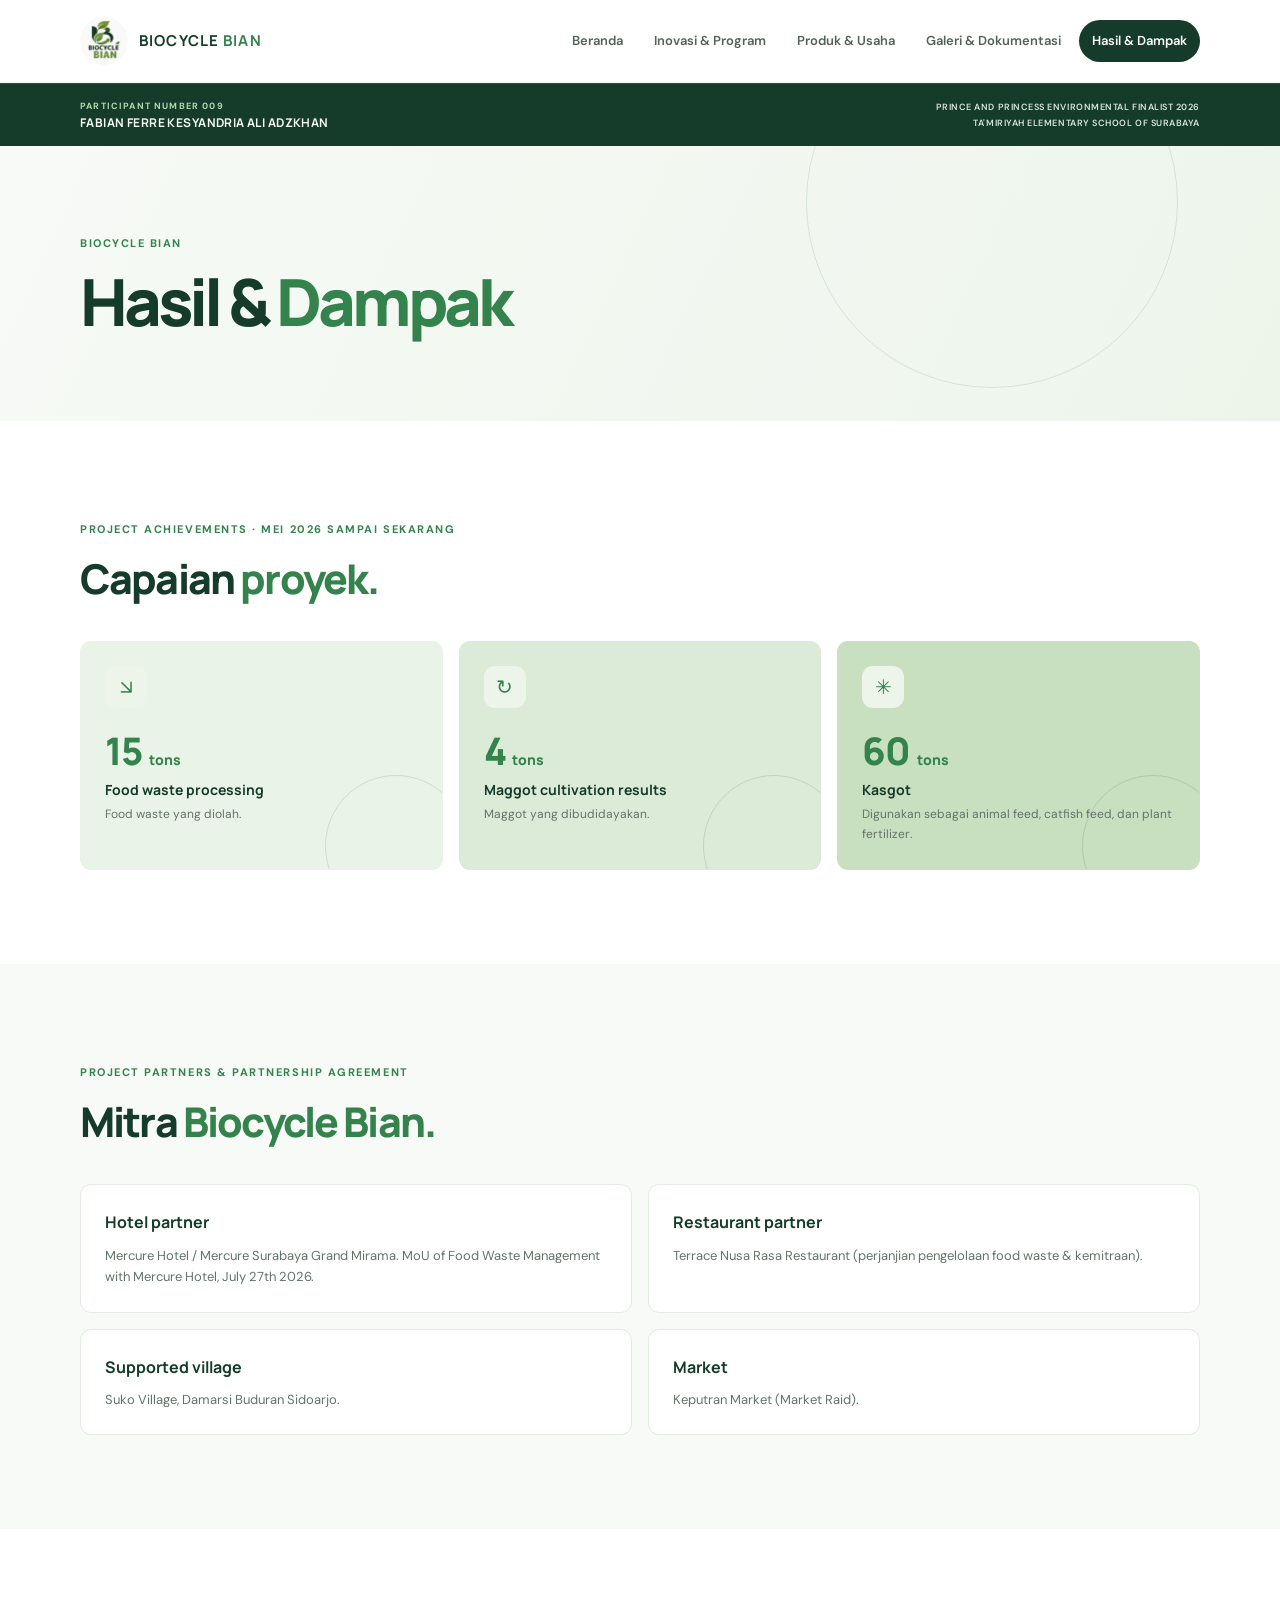
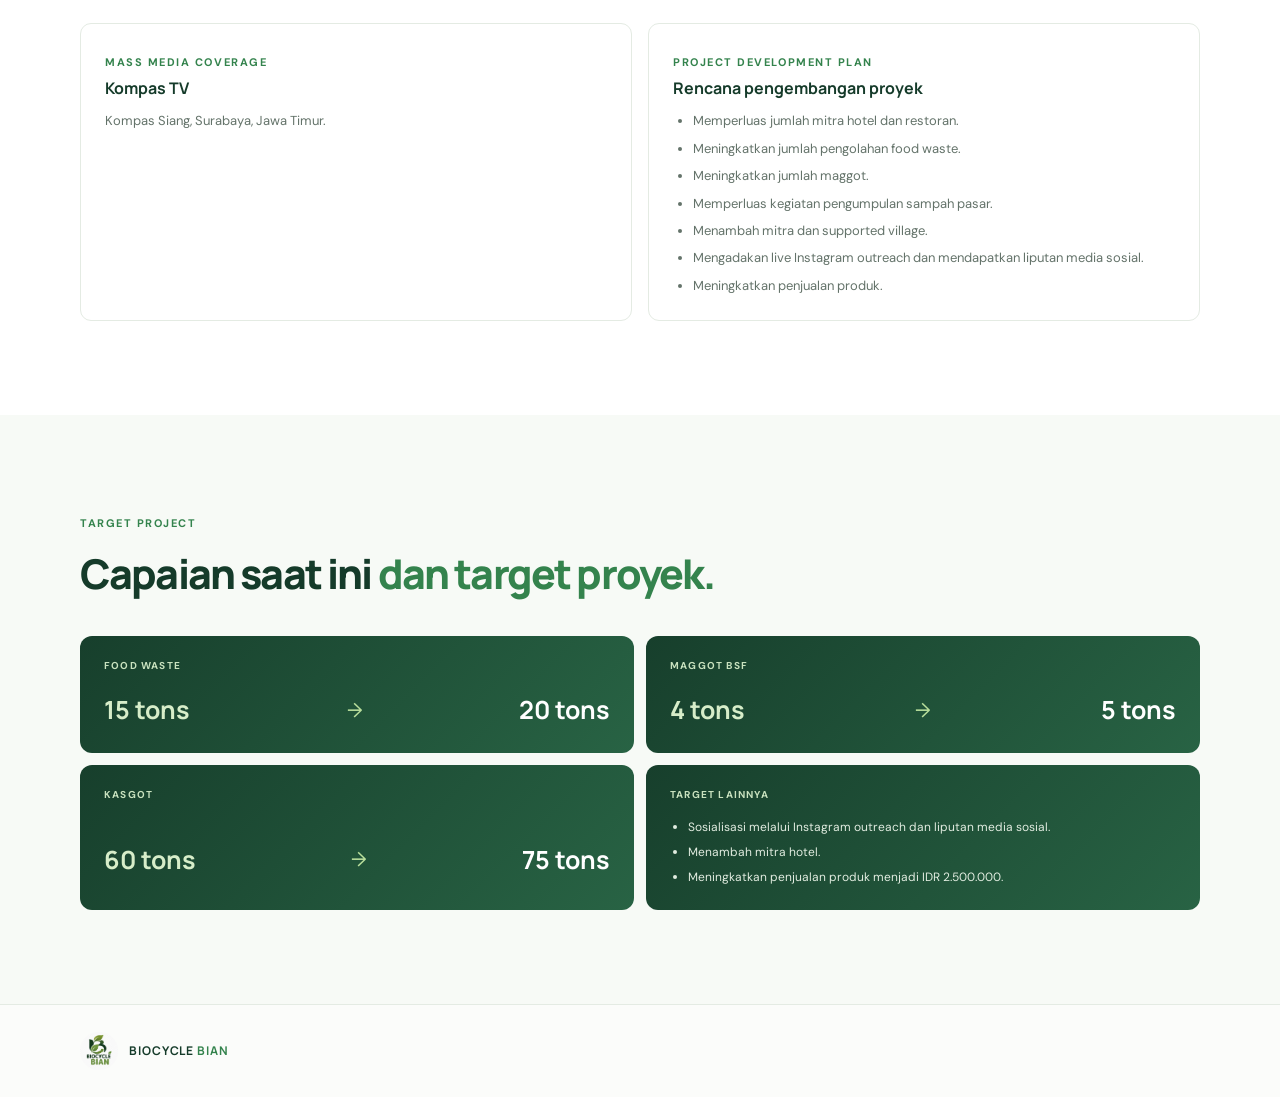
==== commit b627bf37: "Update angka capaian: 15 ton food waste, 4 ton maggot, 60 ton kasgot" ====
--- a/dampak.html
+++ b/dampak.html
@@ -40,9 +40,9 @@
       <div class="container">
         <div class="section-heading"><span class="eyebrow">Project Achievements · Mei 2026 sampai sekarang</span><h2>Capaian <span>proyek.</span></h2></div>
         <div class="impact-grid">
-          <article class="impact-card impact-food"><span class="impact-icon" aria-hidden="true">↘</span><p class="impact-value">13.9 <small>tons</small></p><h3>Food waste processing</h3><p>Food waste yang diolah.</p></article>
-          <article class="impact-card impact-maggot"><span class="impact-icon" aria-hidden="true">↻</span><p class="impact-value">3.6 <small>tons</small></p><h3>Maggot cultivation results</h3><p>Maggot yang dibudidayakan.</p></article>
-          <article class="impact-card impact-kasgot"><span class="impact-icon" aria-hidden="true">✳</span><p class="impact-value">50 <small>kg</small></p><h3>Kasgot</h3><p>Digunakan sebagai animal feed, catfish feed, dan plant fertilizer.</p></article>
+          <article class="impact-card impact-food"><span class="impact-icon" aria-hidden="true">↘</span><p class="impact-value">15 <small>tons</small></p><h3>Food waste processing</h3><p>Food waste yang diolah.</p></article>
+          <article class="impact-card impact-maggot"><span class="impact-icon" aria-hidden="true">↻</span><p class="impact-value">4 <small>tons</small></p><h3>Maggot cultivation results</h3><p>Maggot yang dibudidayakan.</p></article>
+          <article class="impact-card impact-kasgot"><span class="impact-icon" aria-hidden="true">✳</span><p class="impact-value">60 <small>tons</small></p><h3>Kasgot</h3><p>Digunakan sebagai animal feed, catfish feed, dan plant fertilizer.</p></article>
         </div>
       </div>
     </section>
@@ -69,9 +69,9 @@
       <div class="container">
         <div class="section-heading"><span class="eyebrow">Target Project</span><h2>Capaian saat ini <span>dan target proyek.</span></h2></div>
         <div class="target-grid">
-          <article class="target-card"><span>Food waste</span><div><strong>13.9 tons</strong><i aria-hidden="true">→</i><strong>20 tons</strong></div></article>
-          <article class="target-card"><span>Maggot BSF</span><div><strong>3.6 tons</strong><i aria-hidden="true">→</i><strong>5 tons</strong></div></article>
-          <article class="target-card"><span>Kasgot</span><div><strong>50 kg</strong><i aria-hidden="true">→</i><strong>75 tons</strong></div></article>
+          <article class="target-card"><span>Food waste</span><div><strong>15 tons</strong><i aria-hidden="true">→</i><strong>20 tons</strong></div></article>
+          <article class="target-card"><span>Maggot BSF</span><div><strong>4 tons</strong><i aria-hidden="true">→</i><strong>5 tons</strong></div></article>
+          <article class="target-card"><span>Kasgot</span><div><strong>60 tons</strong><i aria-hidden="true">→</i><strong>75 tons</strong></div></article>
           <article class="target-card target-actions"><span>Target lainnya</span><ul><li>Sosialisasi melalui Instagram outreach dan liputan media sosial.</li><li>Menambah mitra hotel.</li><li>Meningkatkan penjualan produk menjadi IDR 2.500.000.</li></ul></article>
         </div>
       </div>
--- a/style.css
+++ b/style.css
@@ -315,8 +315,8 @@
 .source-market { background: #c9dfc2; }
 .source-card > span { color: var(--green-700); font-size: 9px; font-weight: 800; letter-spacing: .13em; }
 .source-card h3 { margin: 19px 0 4px; color: var(--green-950); font-family: 'Manrope', sans-serif; font-size: 17px; }
-.source-card p { margin: 0 0 auto; color: var(--muted); font-size: 11px; }
-.source-card strong { margin-top: 18px; color: var(--green-800); font-family: 'Manrope', sans-serif; font-size: clamp(20px, 2.5vw, 26px); line-height: 1.15; }
+.source-card p { margin: 0; color: var(--muted); font-size: 11px; }
+.source-card strong { margin-top: auto; padding-top: 18px; color: var(--green-800); font-family: 'Manrope', sans-serif; font-size: clamp(20px, 2.5vw, 26px); line-height: 1.15; }
 .source-card strong small { font-family: 'DM Sans', sans-serif; font-size: 10px; font-weight: 500; }
 .outreach-grid { display: grid; grid-template-columns: .72fr 1fr 1fr; gap: 14px; align-items: stretch; }
 .outreach-feature, .outreach-detail, .center-feature { padding: 24px; border-radius: 13px; }
